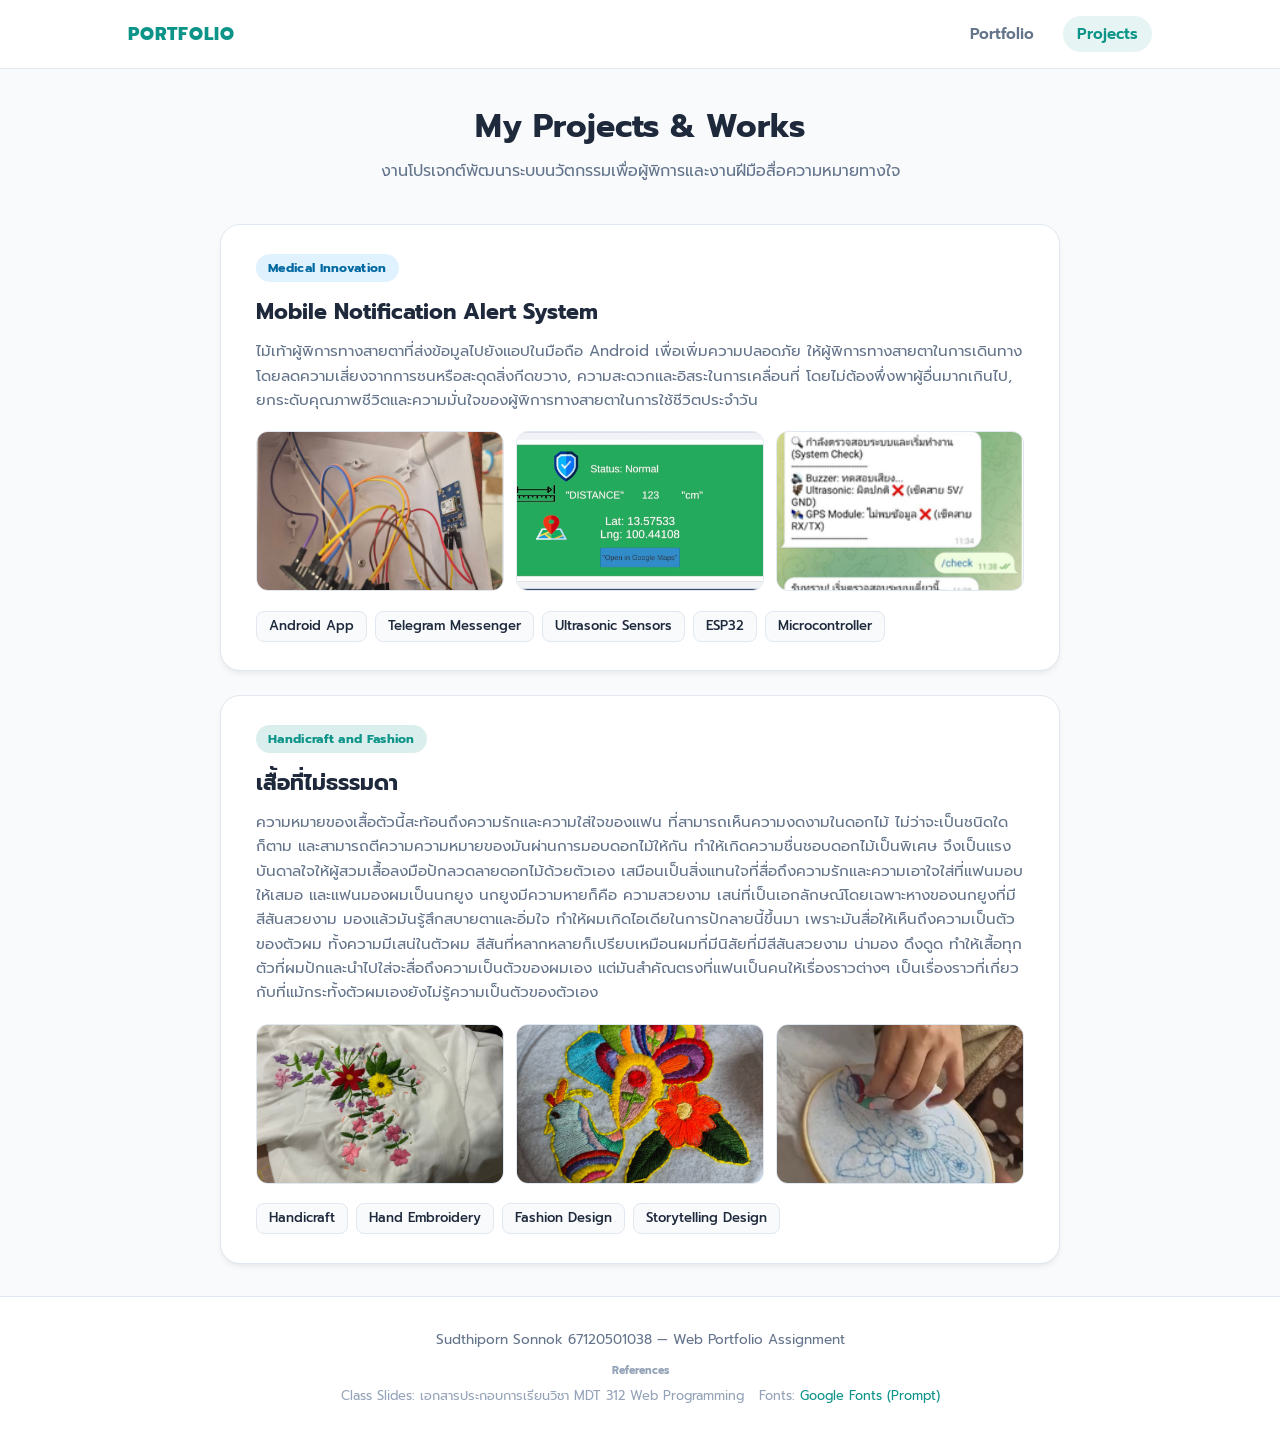
==== project.html @ eb8fd421 "Add files via upload" ====
<!DOCTYPE html>
<html lang="th">
<head>
    <meta charset="UTF-8">
    <meta name="viewport" content="width=device-width, initial-scale=1.0">
    <title>Projects - สุทธิพร สอนนอก</title>
    <link rel="preconnect" href="https://fonts.googleapis.com">
    <link rel="preconnect" href="https://fonts.gstatic.com" crossorigin>
    <link href="https://fonts.googleapis.com/css2?family=Prompt:wght@300;400;600&display=swap" rel="stylesheet">
    <link rel="stylesheet" href="style.css">
</head>
<body>

    <!-- แถบนำทาง -->
    <nav class="navbar">
        <div class="nav-PORTFOLIO">PORTFOLIO</div>
        <div class="nav-menu">
            <a href="index.html" class="nav-item">Portfolio</a>
            <a href="project.html" class="nav-item active">Projects</a>
        </div>
    </nav>

    <main class="main-content">
        <!-- หัวข้อประจำหน้า -->
        <header class="page-header">
            <h1>My Projects & Works</h1>
            <p class="subtitle">งานโปรเจกต์พัฒนาระบบนวัตกรรมเพื่อผู้พิการและงานฝีมือสื่อความหมายทางใจ</p>
        </header>

        <!-- รายการโปรเจกต์ -->
        <section class="projects-container">
            
            <!-- โปรเจกต์ที่ 1 -->
            <article class="project-card-large">
                <div class="card-top">
                    <span class="tag-badge primary">Medical Innovation</span>
                </div>
                <h2 class="project-title">Mobile Notification Alert System </h2>
                <p class="project-information">
                    ไม้เท้าผู้พิการทางสายตาที่ส่งข้อมูลไปยังแอปในมือถือ Android เพื่อเพิ่มความปลอดภัย ให้ผู้พิการทางสายตาในการเดินทางโดยลดความเสี่ยงจากการชนหรือสะดุดสิ่งกีดขวาง, ความสะดวกและอิสระในการเคลื่อนที่ โดยไม่ต้องพึ่งพาผู้อื่นมากเกินไป, ยกระดับคุณภาพชีวิตและความมั่นใจของผู้พิการทางสายตาในการใช้ชีวิตประจำวัน
                </p>

                <!-- เพิ่มรูปภาพ 3 รูป -->
                <div class="project-gallery">
                    <img src="images/device.png" alt="ตัวเครื่อง">
                    <img src="images/app.jpg" alt="การทำงาน app">
                    <img src="images/Telegram Messenger.png" alt="การทำงาน Telegram Messenger">
                </div>

                <div class="tech-tags">
                    <span>Android App</span>
                    <span>Telegram Messenger</span>
                    <span>Ultrasonic Sensors</span>
                    <span>ESP32</span>
                    <span>Microcontroller</span>
                </div>
            </article>

            <!-- โปรเจกต์ที่ 2 -->
            <article class="project-card-large">
                <div class="card-top">
                    <span class="tag-badge accent">Handicraft and Fashion</span>
                </div>
                <h2 class="project-title">เสื้อที่ไม่ธรรมดา</h2>
                <p class="project-information">
                    ความหมายของเสื้อตัวนี้สะท้อนถึงความรักและความใส่ใจของแฟน ที่สามารถเห็นความงดงามในดอกไม้ ไม่ว่าจะเป็นชนิดใดก็ตาม และสามารถตีความความหมายของมันผ่านการมอบดอกไม้ให้กัน ทำให้เกิดความชื่นชอบดอกไม้เป็นพิเศษ จึงเป็นแรงบันดาลใจให้ผู้สวมเสื้อลงมือปักลวดลายดอกไม้ด้วยตัวเอง เสมือนเป็นสิ่งแทนใจที่สื่อถึงความรักและความเอาใจใส่ที่แฟนมอบให้เสมอ และแฟนมองผมเป็นนกยูง นกยูงมีความหายก็คือ ความสวยงาม เสน่ที่เป็นเอกลักษณ์โดยเฉพาะหางของนกยูงที่มีสีสันสวยงาม มองแล้วมันรู้สึกสบายตาและอิ่มใจ ทำให้ผมเกิดไอเดียในการปักลายนี้ขึ้นมา เพราะมันสื่อให้เห็นถึงความเป็นตัวของตัวผม ทั้งความมีเสน่ในตัวผม สีสันที่หลากหลายก็เปรียบเหมือนผมที่มีนิสัยที่มีสีสันสวยงาม น่ามอง ดึงดูด ทำให้เสื้อทุกตัวที่ผมปักและนำไปใส่จะสื่อถึงความเป็นตัวของผมเอง แต่มันสำคัณตรงที่แฟนเป็นคนให้เรื่องราวต่างๆ เป็นเรื่องราวที่เกี่ยวกับที่แม้กระทั้งตัวผมเองยังไม่รู้ความเป็นตัวของตัวเอง
                </p>

                <!-- เพิ่มรูปภาพ 3 รูป -->
                <div class="project-gallery">
                    <img src="images/s1.png" alt="ลายดอกไม้">
                    <img src="images/s2.png" alt="ลานนกยูง">
                    <img src="images/s3.png" alt="ตอนทำ">
                </div>

                <div class="tech-tags">
                    <span>Handicraft</span>
                    <span>Hand Embroidery</span>
                    <span>Fashion Design</span>
                    <span>Storytelling Design</span>
                </div>
            </article>

        </section>
    </main>

    <footer class="footer">
    <p> Sudthiporn Sonnok 67120501038 — Web Portfolio Assignment</p>
    
    <!-- อ้างอิง -->
    <div class="references">
        <small><strong>References</strong></small>
        <ul>
            <li>Class Slides: เอกสารประกอบการเรียนวิชา MDT 312 Web Programming</li>
            <li>Fonts: <a href="https://fonts.google.com/specimen/Prompt" target="_blank">Google Fonts (Prompt)</a></li>
    </div>
</footer>

</body>
</html>
---- style.css ----
:root {
    --bg-main: #f8fafc;
    --card-bg: #ffffff;
    --text-primary: #1e293b;
    --text-secondary: #64748b;
    --accent-color: #0d9488;
    --border-color: #e2e8f0;
    --shadow: 0 4px 6px -1px rgba(0, 0, 0, 0.05), 0 2px 4px -1px rgba(0, 0, 0, 0.03);
    --purple-link: #6b21a8;
}

/* ค่าเริ่มต้นและกำหนดรูปแบบตัวอักษรพื้นฐาน */
* {
    box-sizing: border-box;
    margin: 0;
    padding: 0;
    font-family: 'Prompt', 'Segoe UI', sans-serif;
    transition: background-color 0.2s ease, color 0.2s ease, border-color 0.2s ease, transform 0.2s ease, box-shadow 0.2s ease;
}

html {
    scroll-behavior: smooth;
}

body {
    background-color: var(--bg-main);
    color: var(--text-primary);
    line-height: 1.6;
    overflow-x: hidden;
}

/* แถบนำทาง */
.navbar {
    display: flex;
    justify-content: space-between;
    align-items: center;
    padding: 1rem 10%;
    background-color: var(--card-bg);
    border-bottom: 1px solid var(--border-color);
    top: 0;
}

.nav-PORTFOLIO {
    font-weight: 800;
    letter-spacing: 1px;
    color: var(--accent-color);
    font-size: 1.1rem;
}

.nav-menu {
    display: flex;
    align-items: center;
    gap: 15px;
}

.nav-item {
    text-decoration: none;
    color: var(--text-secondary);
    font-weight: 600;
    padding: 6px 14px;
    border-radius: 20px;
    font-size: 0.95rem;
}

.nav-item.active, .nav-item:hover {
    color: var(--accent-color);
    background-color: rgba(13, 148, 136, 0.1);
}

.theme-toggle {
    background: none;
    border: 1px solid var(--border-color);
    color: var(--text-primary);
    padding: 6px 14px;
    border-radius: 20px;
    cursor: pointer;
    font-size: 0.85rem;
}

.theme-toggle:hover {
    border-color: var(--accent-color);
}

/* หน้าหลัก */
.main-content {
    max-width: 880px;
    margin: 2rem auto;
    padding: 0 20px;
}

/* การ์ดโปรไฟล์ */
.profile-card {
    background: var(--card-bg);
    border: 1px solid var(--border-color);
    border-radius: 20px;
    padding: 2.2rem 2.5rem;
    display: flex;
    gap: 2rem;
    align-items: center;
    box-shadow: var(--shadow);
    margin-bottom: 1.8rem;
}

/* ปรับรูปโปรไฟล์ เพิ่ม Effect เวลาเมาส์ชี้ */
.nut-img {
    width: 135px;
    height: 135px;
    border-radius: 50%;
    object-fit: cover;
    border: 3px solid var(--accent-color);
    box-shadow: 0 4px 12px rgba(13, 148, 136, 0.2);
    cursor: pointer;
    /* เพิ่ม Transition แบบ Bounce เด้งนุ่มนวล */
    transition: transform 0.4s cubic-bezier(0.34, 1.56, 0.64, 1), box-shadow 0.4s ease;
}

/* เมื่อเอาเมาส์ชี้ที่รูปโปรไฟล์ */
.nut-img:hover {
    transform: scale(1.2) rotate(3deg); /* ขยายใหญ่ขึ้น 120% และเอียงเล็กน้อย */
    box-shadow: 0 12px 28px rgba(13, 148, 136, 0.35); /* เพิ่มความฟุ้งของเงา */
}

.profile-info h1 {
    font-size: 1.9rem;
    font-weight: 700;
    color: var(--text-primary);
    margin-bottom: 2px;
}

.profile-info .subtitle {
    color: var(--text-secondary);
    font-size: 1rem;
    font-weight: 400;
    margin-bottom: 10px;
}

.profile-links {
    display: flex;
    gap: 14px;
}

.profile-links a {
    color: var(--purple-link);
    font-size: 0.95rem;
    font-weight: 500;
    text-decoration: underline;
}

.social-links {
    display: flex;
    gap: 10px;
    margin-top: 8px;
}

/* ปรับแต่งปุ่ม Social + ใส่ความลื่นไหลในการเคลื่อนไหว */
.btn-social {
    display: inline-block;
    text-decoration: none;
    padding: 8px 18px;
    border-radius: 8px;
    font-size: 0.85rem;
    font-weight: 600;
    color: #ffffff !important;
    /* เพิ่ม Transition สำหรับการเคลื่อนไหว */
    transition: transform 0.3s cubic-bezier(0.25, 0.8, 0.25, 1), box-shadow 0.3s ease, background-color 0.3s ease;
}

/* ปุ่ม Facebook */
.btn-social.fb { 
    background-color: #1877f2; 
}

.btn-social.fb:hover {
    background-color: #1464cc;
    transform: translateY(-4px) scale(1.05); /* ลอยขึ้นด้านบนและขยายเล็กน้อย */
    box-shadow: 0 8px 18px rgba(24, 119, 242, 0.4); /* เงาสีฟ้าเรืองแสง */
}

/* ปุ่ม Instagram */
.btn-social.ig { 
    background: linear-gradient(45deg, #f09433, #e6683c, #dc2743, #cc2366, #bc1888);
}

.btn-social.ig:hover {
    opacity: 0.95;
    transform: translateY(-4px) scale(1.05); /* ลอยขึ้นด้านบนและขยายเล็กน้อย */
    box-shadow: 0 8px 18px rgba(220, 39, 67, 0.4); /* เงาสีชมพู/แดงเรืองแสง */
}
/* หัวข้อหลัก */
.section-block {
    background: var(--card-bg);
    border: 1px solid var(--border-color);
    border-radius: 20px;
    padding: 2.2rem 2.5rem;
    margin-bottom: 1.8rem;
    box-shadow: var(--shadow);
}

.section-title {
    font-size: 1.3rem;
    font-weight: 700;
    color: var(--text-primary);
    border-left: 4px solid var(--accent-color);
    padding-left: 12px;
    margin-bottom: 1.5rem;
}

/* เปลี่ยนการจัดวางให้เรียงซ้อนกันเป็นแนวนอนแถวยาวลงมา */
.info-grid {
    display: flex !important;
    flex-direction: column !important; /* จัดเรียงแถวลงมาด้านล่าง */
    gap: 1rem;
    width: 100%;
}

/* ตัวการ์ดแนวนอนขยายเต็มความกว้าง */
.info-box {
    width: 100%;
    background: var(--card-bg);
    border: 1px solid var(--border-color);
    border-radius: 14px;
    padding: 1.25rem 1.8rem;
    box-shadow: var(--shadow);
    transition: transform 0.25s ease, box-shadow 0.25s ease, border-color 0.25s ease;
}

/* เอฟเฟกต์ลอยตัวเมื่อเอาเมาส์ชี้ */
.info-box:hover {
    transform: translateX(6px); /* ดันไปทางขวาเล็กน้อยเมื่อชี้ */
    box-shadow: 0 8px 20px rgba(0, 0, 0, 0.06);
    border-color: var(--accent-color);
}

/* หัวข้อของการ์ด */
.sub-title, .info-box h3 {
    font-size: 1.1rem;
    font-weight: 700;
    color: var(--text-primary);
    margin-top: 0;
    margin-bottom: 0.6rem;
}

/* รายการเนื้อหาภายใน */
.about-list, .info-box ul {
    padding-left: 1.5rem;
    margin: 0;
}

.about-list li, .info-box li {
    font-size: 0.95rem;
    color: var(--text-primary);
    margin-bottom: 6px;
    line-height: 1.5;
}

.about-list li:last-child, .info-box li:last-child {
    margin-bottom: 0;
}

/* Custom Table & Assignment List (สำหรับระบบ XMLHttpRequest / Projects) */
.assignment-list {
    display: flex;
    flex-direction: column;
    gap: 12px;
    margin-top: 1rem;
}

.assignment-card {
    display: flex;
    align-items: center;
    gap: 15px;
    padding: 14px 18px;
    background: var(--bg-main);
    border: 1px solid var(--border-color);
    border-radius: 12px;
    text-decoration: none;
    color: var(--text-primary);
}

.assignment-card:hover {
    transform: translateX(6px);
    border-color: var(--accent-color);
    background: var(--card-bg);
    box-shadow: var(--shadow);
}

.assignment-card .num {
    font-weight: 700;
    color: var(--accent-color);
    font-size: 1.1rem;
}

.custom-table {
    width: 100%;
    border-collapse: collapse;
}

.custom-table th, .custom-table td {
    padding: 12px 15px;
    border: 1px solid var(--border-color);
    text-align: left;
    font-size: 0.95rem;
}

.custom-table th {
    background-color: rgba(13, 148, 136, 0.08);
    color: var(--accent-color);
}

.tb-label {
    font-weight: bold;
    width: 25%;
    background-color: rgba(0,0,0,0.02);
}

/* Projects Page  */
/* ส่วนหัวข้อหน้า Projects  */
.page-header {
    text-align: center;
    margin-bottom: 2.5rem;
}

.page-header h1 {
    font-size: 2rem;
    font-weight: 700;
    color: var(--text-primary);
    margin-bottom: 0.4rem;
}

.page-header .subtitle {
    color: var(--text-secondary);
    font-size: 1rem;
}

/*  การ์ดโปรเจกต์ (Project Cards) */
.projects-container {
    display: flex;
    flex-direction: column;
    gap: 1.5rem;
}

.project-card-large {
    background: var(--card-bg);
    border: 1px solid var(--border-color);
    border-radius: 20px;
    padding: 1.8rem 2.2rem;
    box-shadow: var(--shadow);
    transition: transform 0.2s ease, border-color 0.2s ease, box-shadow 0.2s ease;
}

.project-card-large:hover {
    transform: translateY(-3px);
    border-color: var(--accent-color);
    box-shadow: 0 8px 20px rgba(0, 0, 0, 0.06);
}

.card-top {
    margin-bottom: 0.8rem;
}

/* ป้ายงาน */
.tag-badge {
    display: inline-block;
    font-size: 0.78rem;
    font-weight: 700;
    padding: 4px 12px;
    border-radius: 20px;
    letter-spacing: 0.3px;
}

.tag-badge.primary {
    background-color: #e0f2fe;
    color: #0369a1;
}

.tag-badge.accent {
    background-color: rgba(13, 148, 136, 0.15);
    color: var(--accent-color);
}

.project-title {
    font-size: 1.35rem;
    font-weight: 700;
    color: var(--text-primary);
    margin-bottom: 0.6rem;
}

.project-information {
    color: var(--text-secondary);
    font-size: 0.95rem;
    line-height: 1.6;
    margin-bottom: 1.2rem;
}

/* รูปภาพ */
.project-gallery {
    display: grid;
    grid-template-columns: repeat(3, 1fr);
    gap: 0.8rem;
    margin-bottom: 1.2rem;
}

.project-gallery img {
    width: 100%;
    height: 160px;
    object-fit: cover;
    border-radius: 12px;
    border: 1px solid var(--border-color);
}

/* ป้ายเครื่องมือ */
.tech-tags {
    display: flex;
    flex-wrap: wrap;
    gap: 8px;
}

.tech-tags span {
    background-color: var(--bg-main);
    border: 1px solid var(--border-color);
    color: var(--text-primary);
    padding: 4px 12px;
    border-radius: 8px;
    font-size: 0.82rem;
    font-weight: 500;
}

/* ปรับรูปให้เป็น 1 คอลัมน์ในมือถือ */
@media (max-width: 768px) {
    .project-gallery {
        grid-template-columns: 1fr;
    }
}

/* CSS งานที่ 1 (Cinnamon Roll / Profile Page) */
.main {
    display: flex;
    flex-direction: row;
    align-items: flex-start;
    gap: 40px;
}

.left {
    display: flex;
    flex-direction: column;
    align-items: flex-start;
    width: 250px;
}

.image, .image2 {
    margin-top: 30px;
    width: 250px;
    height: 250px;
    border-radius: 20%;
    object-fit: cover;
    box-shadow: 0 4px 10px rgba(0, 0, 0, 0.1);
}

.image2 {
    margin-top: 30px;
    margin-bottom: 5px;
}

.name {
    margin-top: 20px;
    margin-bottom: 30px;
    display: flex;
    flex-direction: column;
    gap: 5px;
    width: 100%;
}

.name-en {
    width: 100%;
    font-size: 18px;
    background-color: var(--bg-main);
    color: var(--text-primary);
    margin: 0 0 4px 0;
    padding: 6px 8px;
    box-sizing: border-box;
}

.name-en2 {
    font-size: 16px;
    color: var(--text-secondary);
    margin: 0;
    padding-left: 8px;
}

.contact-table {
    width: 100%;
    border-collapse: collapse;
    border: 1px solid var(--border-color);
    background-color: var(--card-bg);
}

.contact-table td, .contact-table th {
    padding: 12px 15px;
    text-align: left;
    border: 1px solid var(--border-color);
    font-size: 14px;
}

.contact-table a { color: #d946ef; }

.right { padding: 0; flex-grow: 1; }
.right h3 { font-size: 24px; color: var(--text-primary); margin-top: 0; margin-bottom: 8px; }
.right p { color: var(--text-secondary); margin-bottom: 20px; font-size: 15px; }

.title {
    padding: 12px 16px;
    line-height: 1.5;
    background-color: rgba(13, 148, 136, 0.1);
    box-sizing: border-box;
    border-radius: 8px;
}

.table2 {
    width: 100%;
    border-collapse: collapse;
    border: 1px solid var(--border-color);
    background-color: var(--card-bg);
    margin-bottom: 20px;
}

.table2 td { vertical-align: top; padding: 12px 15px; border: 1px solid var(--border-color); }
.table2 .label { font-weight: bold; font-size: 15px; background-color: rgba(0,0,0,0.03); width: 130px; }
.table2 .content { font-size: 14px; line-height: 1.6; }
.table2 .content ol { margin: 0; padding-left: 20px; }

/* CSS งานที่ 2 (Pizza Dip / Recipe Page) */
/* ตั้งค่าพื้นฐาน (Scoped to .pizza-dip-page) */
.pizza-dip-page {
  box-sizing: border-box;
  margin: 0;
  padding: 0;
}

body.pizza-dip-page {
  font-family: 'Prompt', sans-serif;
  background-color: #f8fafc;
  color: #334155;
  max-width: 1000px;
  margin: 0 auto;
  padding: 24px;
  line-height: 1.6;
}

/* ส่วนหัวเว็บ (Header) */
.pizza-dip-page header#header {
  background: linear-gradient(135deg, #980f0f 0%, #eb7272 100%);
  color: #ffffff;
  text-align: center;
  padding: 28px 16px;
  border-radius: 16px;
  margin-bottom: 30px;
  box-shadow: 0 4px 14px rgba(0, 0, 0, 0.08);
  animation: fadeIn 0.8s ease-out;
}

.pizza-dip-page header#header h1 {
  font-size: 2.2rem;
  font-weight: 700;
  margin-bottom: 6px;
}

.pizza-dip-page header#header p {
  font-size: 1.1rem;
  font-weight: 300;
  opacity: 0.95;
}

/* หัวข้อของแต่ละ Section */
.pizza-dip-page .section-title {
  font-size: 1.4rem;
  color: #980f0f;
  margin-bottom: 18px;
  padding-bottom: 4px;
  display: inline-block;
}

/* ส่วนวัตถุดิบ (Ingredients Section) */
.pizza-dip-page .ingredients-wrapper {
  display: grid;
  grid-template-columns: 35% 1fr;
  gap: 25px;
  margin-bottom: 35px;
  align-items: stretch;
}

.pizza-dip-page .ingredients-img {
  width: 100%;
  height: 100%;
}

.pizza-dip-page .ingredients-img1 {
  width: 100%;
  height: 100%;
  object-fit: cover;
  border-radius: 16px;
  box-shadow: 0 4px 14px rgba(0, 0, 0, 0.06);
  transition: transform 0.3s ease;
}

.pizza-dip-page .ingredients-wrapper:hover .ingredients-img1 {
  transform: scale(1.02);
}

.pizza-dip-page .ingredients-box {
  display: flex;
  flex-direction: column;
  gap: 18px;
}

/* สไตล์การ์ดทั่วไป (Grid Card Style) */
.pizza-dip-page .grid-card {
  background: #ffffff;
  padding: 20px;
  border-radius: 16px;
  border: 1px solid #e2e8f0;
  border-top: 5px solid #e5bc16;
  box-shadow: 0 4px 14px rgba(0, 0, 0, 0.05);
  transition: transform 0.3s ease, box-shadow 0.3s ease;
}

.pizza-dip-page .grid-card:hover {
  transform: translateY(-5px);
  box-shadow: 0 10px 20px rgba(0, 0, 0, 0.1);
}

.pizza-dip-page .grid-card h3 {
  color: #e84949;
  font-size: 1.1rem;
  font-weight: 600;
  margin-bottom: 12px;
  border-bottom: 1px dashed #e2e8f0;
  padding-bottom: 8px;
}

.pizza-dip-page .grid-card ul {
  list-style: none;
}

.pizza-dip-page .grid-card li {
  position: relative;
  padding-left: 20px;
  margin-bottom: 8px;
  font-size: 0.95rem;
}

.pizza-dip-page .grid-card li::before {
  content: "•";
  color: #e84949;
  font-weight: bold;
  font-size: 1.2rem;
  position: absolute;
  left: 0;
  top: -2px;
}

/* ส่วนวิธีทำ (Instructions Section) */
.pizza-dip-page .instructions-grid {
  display: grid;
  grid-template-columns: repeat(2, 1fr);
  gap: 20px;
  margin-bottom: 35px;
}

.pizza-dip-page .step-img {
  width: 100%;
  height: 180px;
  object-fit: cover;
  border-radius: 12px;
  margin-bottom: 12px;
  transition: transform 0.3s ease;
}

.pizza-dip-page .step-card:hover .step-img {
  transform: scale(1.03);
}

.pizza-dip-page .step-content {
  display: flex;
  align-items: flex-start;
  gap: 12px;
}

.pizza-dip-page .step-num {
  background: #e84949;
  color: #ffffff;
  font-weight: 700;
  min-width: 34px;
  height: 34px;
  border-radius: 50%;
  display: flex;
  align-items: center;
  justify-content: center;
  flex-shrink: 0;
  transition: transform 0.3s ease, background-color 0.3s ease;
}

.pizza-dip-page .step-card:hover .step-num {
  transform: scale(1.15) rotate(-5deg);
  background-color: #980f0f;
}

.pizza-dip-page .step-text {
  font-size: 0.95rem;
  padding-top: 4px;
}

/* ส่วนท้ายเว็บ (Footer) */
.pizza-dip-page footer#footer {
  text-align: center;
  padding: 20px;
  border-top: 1px solid #e2e8f0;
  margin-top: 40px;
  color: #64748b;
  font-size: 0.9rem;
}

.pizza-dip-page footer#footer a {
  color: #e84949;
  text-decoration: none;
  font-weight: 600;
}

.pizza-dip-page footer#footer a:hover {
  text-decoration: underline;
}

/* Animation & Mobile Responsive */
@keyframes fadeIn {
  from { opacity: 0; transform: translateY(15px); }
  to { opacity: 1; transform: translateY(0); }
}

@media (max-width: 768px) {
  .pizza-dip-page .ingredients-wrapper,
  .pizza-dip-page .instructions-grid {
    grid-template-columns: 1fr;
  }

  .pizza-dip-page .ingredients-img1 {
    height: 250px;
  }
}

/* 8CSS งานที่ 3 & งานที่ 4 (Blog & Forms / Auth) */
.auth-container {
    max-width: 420px;
    margin: 2rem auto;
    background: var(--card-bg);
    padding: 2.5rem;
    border-radius: 20px;
    border: 1px solid var(--border-color);
    box-shadow: var(--shadow);
}

.form-group { margin-bottom: 1.2rem; }
.form-group label { display: block; margin-bottom: 6px; font-weight: 500; font-size: 0.9rem; }
.form-group input {
    width: 100%;
    padding: 10px 14px;
    border: 1px solid var(--border-color);
    background: var(--bg-main);
    color: var(--text-primary);
    border-radius: 10px;
    outline: none;
    font-size: 0.95rem;
}

.form-group input:focus {
    border-color: var(--accent-color);
    box-shadow: 0 0 0 3px rgba(13, 148, 136, 0.15);
}

.btn-submit {
    width: 100%;
    padding: 12px;
    background-color: var(--accent-color);
    color: #ffffff;
    border: none;
    border-radius: 10px;
    font-size: 1rem;
    font-weight: 600;
    cursor: pointer;
}

.btn-submit:hover { opacity: 0.9; }

/* Square Game */
fieldset {
    width: 100%;
    max-width: 540px;
    margin: 0 auto 20px auto; 
    background: #ffffff;
    border: none;
    border-radius: 16px;
    box-shadow: 0 10px 25px rgba(0, 0, 0, 0.08);
    padding: 20px 25px;
    display: flex;
    flex-wrap: wrap;
    align-items: center;
    justify-content: space-between;
    gap: 12px;
}

legend {
    font-weight: 600;
    font-size: 1.25rem;
    color: #102a43;
    padding: 0 12px;
    background: #e0f2fe;
    border-radius: 8px;
    margin-bottom: 5px;
}

input[type="text"] {
    width: 70px;
    padding: 8px 12px;
    border: 2px solid #cbd5e1;
    border-radius: 8px;
    font-size: 1rem;
    font-family: inherit;
    text-align: center;
    outline: none;
    transition: border-color 0.2s;
}

input[type="text"]:focus {
    border-color: #3b82f6;
}

select {
    padding: 8px 14px;
    border: 2px solid #cbd5e1;
    border-radius: 8px;
    font-size: 1rem;
    font-family: inherit;
    background-color: white;
    cursor: pointer;
    outline: none;
}

button#start {
    padding: 8px 20px;
    background: linear-gradient(135deg, #3b82f6 0%, #1d4ed8 100%);
    color: white;
    border: none;
    border-radius: 8px;
    font-size: 1rem;
    font-weight: 600;
    font-family: inherit;
    cursor: pointer;
    box-shadow: 0 4px 10px rgba(59, 130, 246, 0.35);
    transition: transform 0.15s ease, box-shadow 0.15s ease;
}

button#start:hover {
    transform: translateY(-2px);
    box-shadow: 0 6px 14px rgba(59, 130, 246, 0.45);
}

button#start:active {
    transform: translateY(0);
}

/* Timer Display */
#timerClock {
    display: flex;
    align-items: center;
    gap: 8px;
    font-weight: 600;
    font-size: 1.05rem;
    color: #486581;
    margin-left: auto;
}

#clock {
    display: inline-flex;
    align-items: center;
    justify-content: center;
    min-width: 42px;
    height: 36px;
    background: #fef2f2;
    color: #dc2626;
    font-weight: 700;
    font-size: 1.15rem;
    border-radius: 8px;
    border: 1px solid #fecaca;
    padding: 0 8px;
}

/* Play Area Container */
#container {
    margin-top: 25px;
    display: flex;
    justify-content: center;
    width: 100%;
}

#layer {
    position: relative;
    width: 500px;
    height: 500px;
    background-color: #ffffff;
    border: 3px solid #334e68;
    border-radius: 12px;
    box-shadow: 0 12px 30px rgba(0, 0, 0, 0.1);
    overflow: hidden;
}

/* Square Elements */
.square {
    position: absolute;
    width: 25px;
    height: 25px;
    border: 2px solid rgba(0, 0, 0, 0.4);
    border-radius: 5px;
    cursor: pointer;
    box-shadow: 0 2px 5px rgba(0, 0, 0, 0.2);
    transition: transform 0.1s ease, filter 0.1s ease;
}

.square:hover {
    transform: scale(1.25);
    filter: brightness(1.15);
    z-index: 10;
}

/* Colors */
.maroon {
    background-color: #991b1b;
}

.lightgreen {
    background-color: #22c55e;
}

.magenta {
    background-color: #d946ef;
}

/* 10. Footer & Responsive Design */
.footer {
    text-align: center;
    padding: 2rem;
    color: var(--text-secondary);
    font-size: 0.85rem;
    border-top: 1px solid var(--border-color);
    margin-top: 2rem;
    background-color: var(--card-bg);
}

/* Footer References */
.references {
    margin-top: 10px;
    font-size: 0.8rem;
    color: #94a3b8;
}

.references ul {
    list-style: none;
    padding: 0;
    margin-top: 5px;
    display: flex;
    justify-content: center;
    gap: 15px;
    flex-wrap: wrap;
}

.references a {
    color: var(--accent-color, #2563eb);
    text-decoration: none;
}

.references a:hover {
    text-decoration: underline;
}

@media (max-width: 768px) {
    .ingredients-wrapper { grid-template-columns: 1fr; }
    .instructions-grid { grid-template-columns: 1fr; }
    .main { flex-direction: column; }
    .left { width: 100%; align-items: center; }
}

@media (max-width: 600px) {
    .profile-card {
        flex-direction: column;
        text-align: center;
    }
    .profile-links {
        justify-content: center;
    }
}
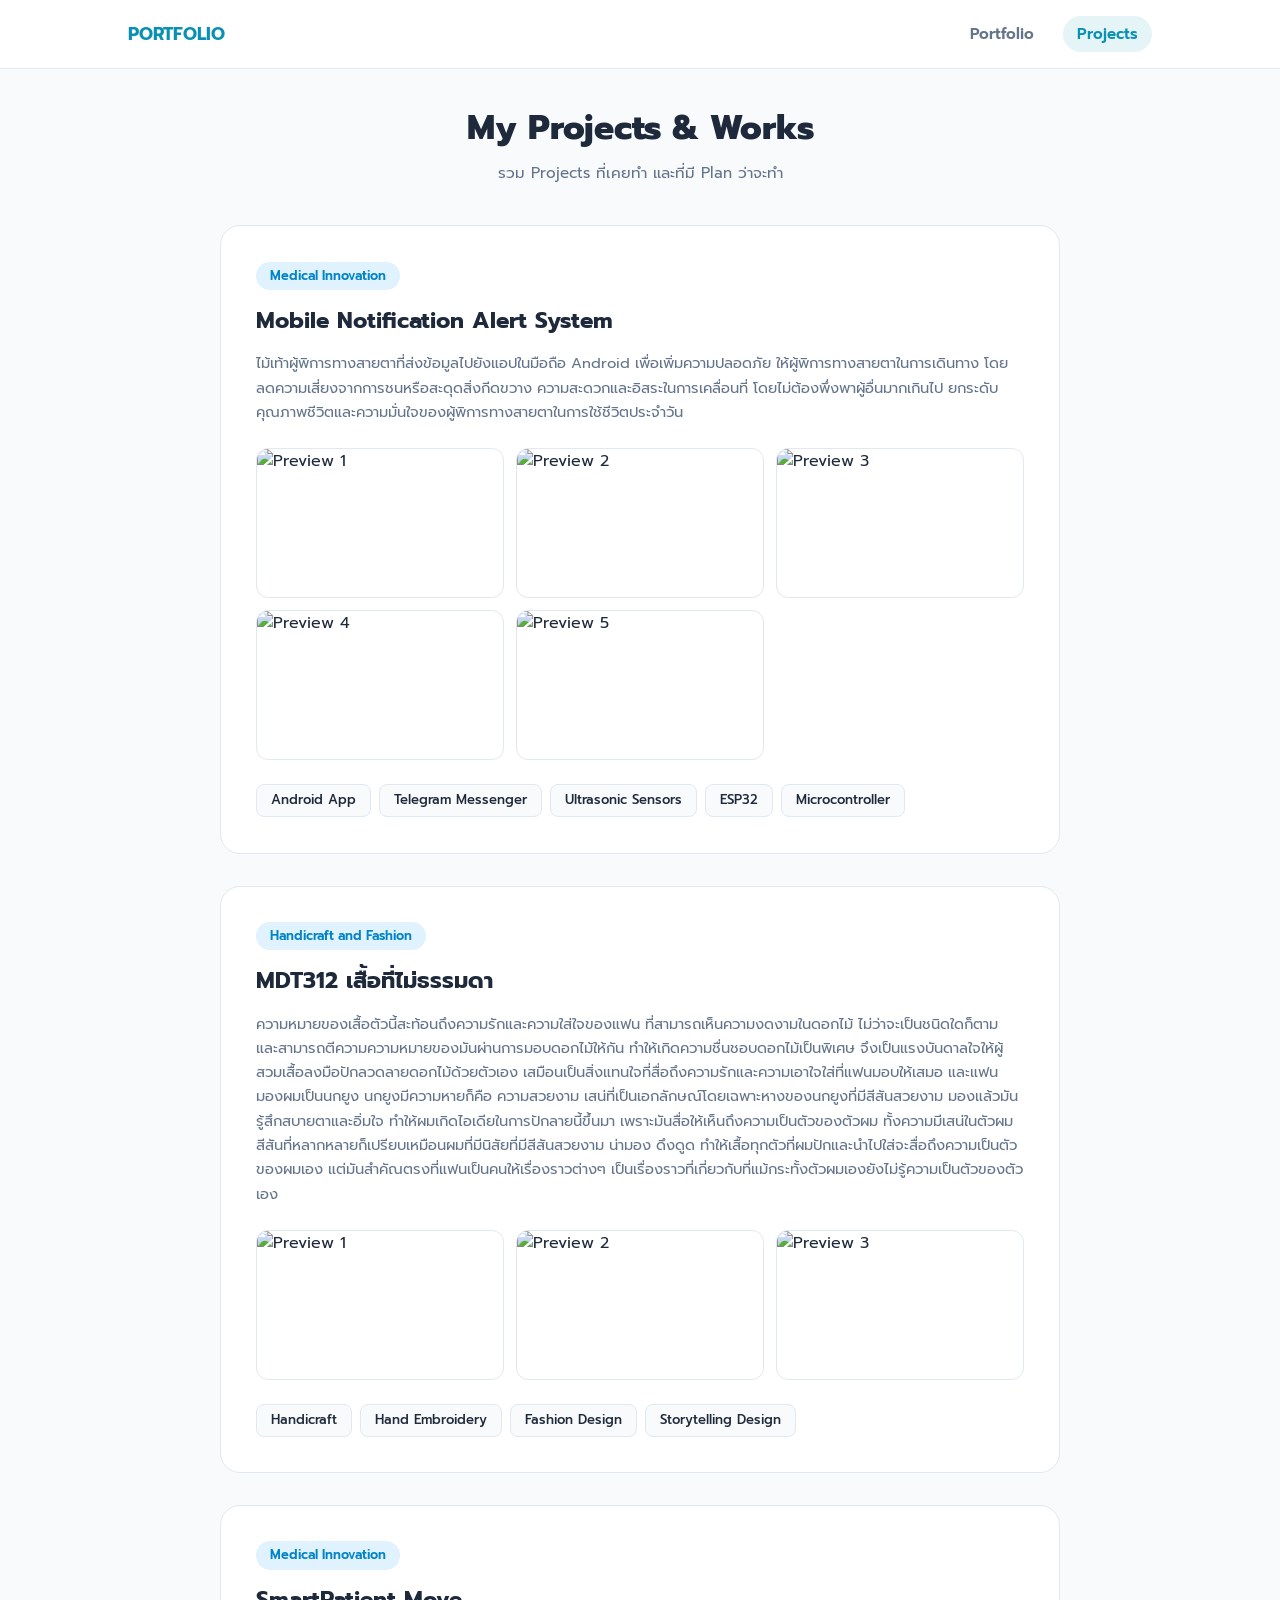
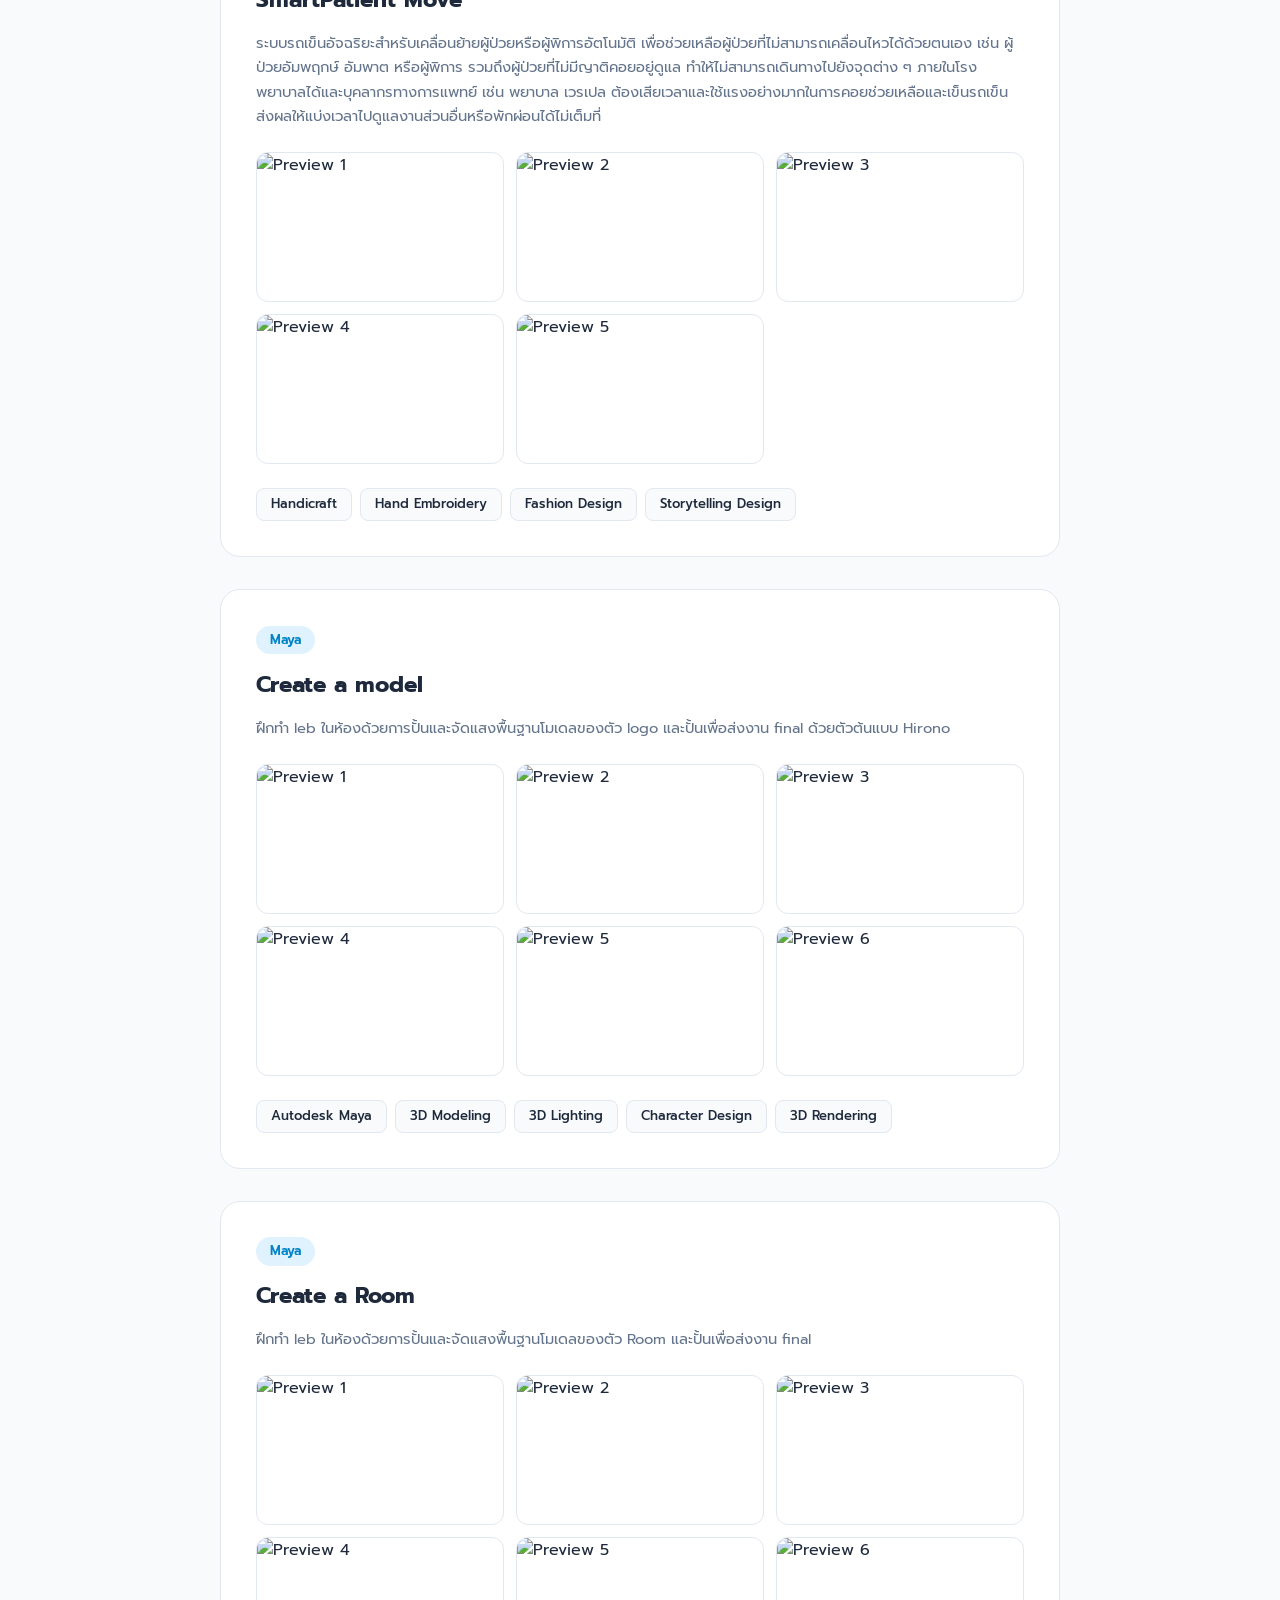
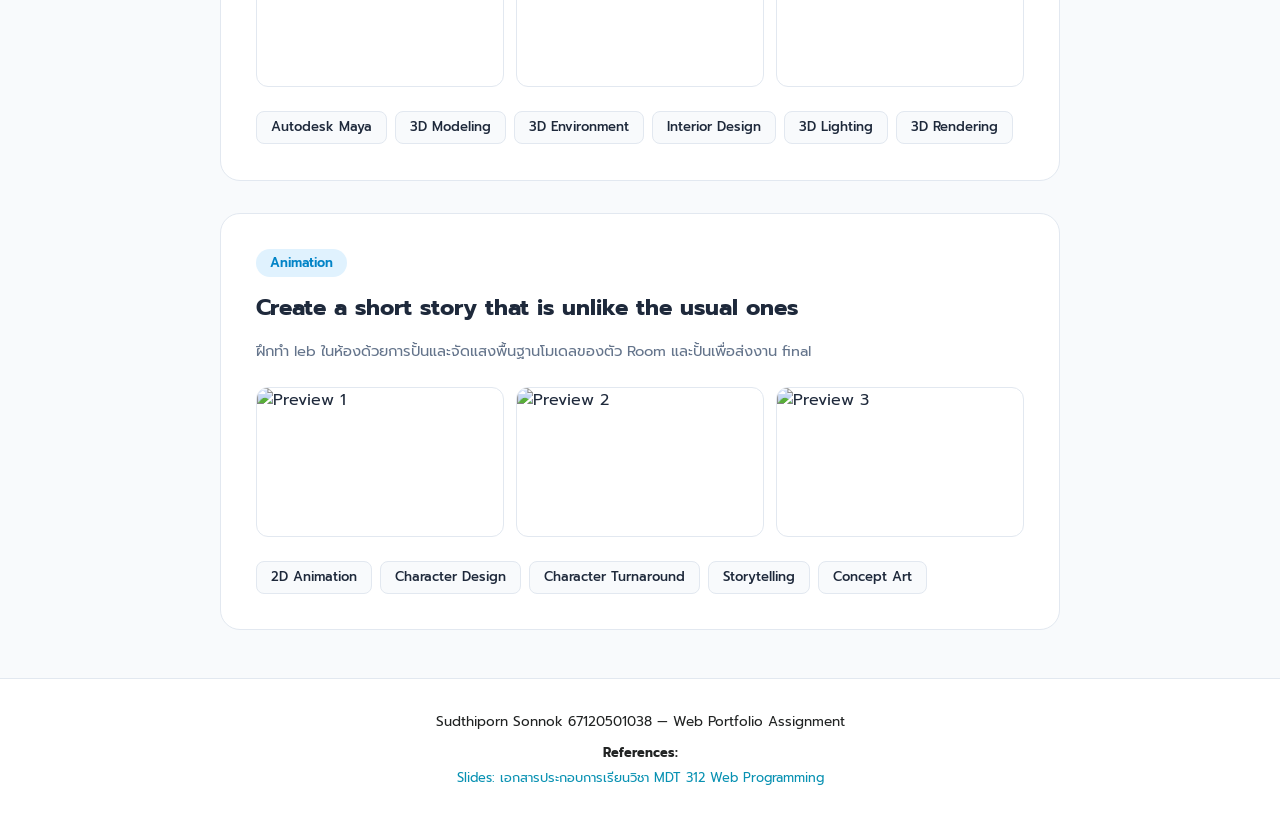
==== commit 60e09d82: "Add files via upload" ====
--- a/project.html
+++ b/project.html
@@ -3,15 +3,13 @@
 <head>
     <meta charset="UTF-8">
     <meta name="viewport" content="width=device-width, initial-scale=1.0">
-    <title>Projects - สุทธิพร สอนนอก</title>
-    <link rel="preconnect" href="https://fonts.googleapis.com">
-    <link rel="preconnect" href="https://fonts.gstatic.com" crossorigin>
-    <link href="https://fonts.googleapis.com/css2?family=Prompt:wght@300;400;600&display=swap" rel="stylesheet">
+    <title>My Portfolio - Projects</title>
     <link rel="stylesheet" href="style.css">
+    <link href="https://fonts.googleapis.com/css2?family=Prompt:wght@300;400;500;600;700&display=swap" rel="stylesheet">
 </head>
 <body>
 
-    <!-- แถบนำทาง -->
+    <!-- แถบนำทาง Navbar -->
     <nav class="navbar">
         <div class="nav-PORTFOLIO">PORTFOLIO</div>
         <div class="nav-menu">
@@ -21,33 +19,32 @@
     </nav>
 
     <main class="main-content">
-        <!-- หัวข้อประจำหน้า -->
-        <header class="page-header">
+        <div class="page-header">
             <h1>My Projects & Works</h1>
-            <p class="subtitle">งานโปรเจกต์พัฒนาระบบนวัตกรรมเพื่อผู้พิการและงานฝีมือสื่อความหมายทางใจ</p>
-        </header>
-
-        <!-- รายการโปรเจกต์ -->
-        <section class="projects-container">
-            
-            <!-- โปรเจกต์ที่ 1 -->
+            <p class="subtitle">รวม Projects ที่เคยทำ และที่มี Plan ว่าจะทำ</p>
+        </div>
+
+        <div class="projects-container">
+            <!-- Project Card 1 -->
             <article class="project-card-large">
                 <div class="card-top">
                     <span class="tag-badge primary">Medical Innovation</span>
                 </div>
-                <h2 class="project-title">Mobile Notification Alert System </h2>
-                <p class="project-information">
-                    ไม้เท้าผู้พิการทางสายตาที่ส่งข้อมูลไปยังแอปในมือถือ Android เพื่อเพิ่มความปลอดภัย ให้ผู้พิการทางสายตาในการเดินทางโดยลดความเสี่ยงจากการชนหรือสะดุดสิ่งกีดขวาง, ความสะดวกและอิสระในการเคลื่อนที่ โดยไม่ต้องพึ่งพาผู้อื่นมากเกินไป, ยกระดับคุณภาพชีวิตและความมั่นใจของผู้พิการทางสายตาในการใช้ชีวิตประจำวัน
-                </p>
-
-                <!-- เพิ่มรูปภาพ 3 รูป -->
-                <div class="project-gallery">
-                    <img src="images/device.png" alt="ตัวเครื่อง">
-                    <img src="images/app.jpg" alt="การทำงาน app">
-                    <img src="images/Telegram Messenger.png" alt="การทำงาน Telegram Messenger">
-                </div>
-
-                <div class="tech-tags">
+                <h2 class="project-title">Mobile Notification Alert System</h2>
+                <p class="project-information">ไม้เท้าผู้พิการทางสายตาที่ส่งข้อมูลไปยังแอปในมือถือ Android เพื่อเพิ่มความปลอดภัย ให้ผู้พิการทางสายตาในการเดินทาง 
+                    โดยลดความเสี่ยงจากการชนหรือสะดุดสิ่งกีดขวาง ความสะดวกและอิสระในการเคลื่อนที่ โดยไม่ต้องพึ่งพาผู้อื่นมากเกินไป 
+                    ยกระดับคุณภาพชีวิตและความมั่นใจของผู้พิการทางสายตาในการใช้ชีวิตประจำวัน
+                </p>
+                
+                <div class="project-gallery">
+                    <img src="images/Projects1/01.png" alt="Preview 1">
+                    <img src="images/Projects1/device.png" alt="Preview 2">
+                    <img src="images/Projects1/03.png" alt="Preview 3">
+                    <img src="images/Projects1/app.jpg" alt="Preview 4">
+                    <img src="images/Projects1/Telegram Messenger.png" alt="Preview 5">
+                </div>
+
+                <div class="tags">
                     <span>Android App</span>
                     <span>Telegram Messenger</span>
                     <span>Ultrasonic Sensors</span>
@@ -56,24 +53,26 @@
                 </div>
             </article>
 
-            <!-- โปรเจกต์ที่ 2 -->
-            <article class="project-card-large">
-                <div class="card-top">
-                    <span class="tag-badge accent">Handicraft and Fashion</span>
-                </div>
-                <h2 class="project-title">เสื้อที่ไม่ธรรมดา</h2>
-                <p class="project-information">
-                    ความหมายของเสื้อตัวนี้สะท้อนถึงความรักและความใส่ใจของแฟน ที่สามารถเห็นความงดงามในดอกไม้ ไม่ว่าจะเป็นชนิดใดก็ตาม และสามารถตีความความหมายของมันผ่านการมอบดอกไม้ให้กัน ทำให้เกิดความชื่นชอบดอกไม้เป็นพิเศษ จึงเป็นแรงบันดาลใจให้ผู้สวมเสื้อลงมือปักลวดลายดอกไม้ด้วยตัวเอง เสมือนเป็นสิ่งแทนใจที่สื่อถึงความรักและความเอาใจใส่ที่แฟนมอบให้เสมอ และแฟนมองผมเป็นนกยูง นกยูงมีความหายก็คือ ความสวยงาม เสน่ที่เป็นเอกลักษณ์โดยเฉพาะหางของนกยูงที่มีสีสันสวยงาม มองแล้วมันรู้สึกสบายตาและอิ่มใจ ทำให้ผมเกิดไอเดียในการปักลายนี้ขึ้นมา เพราะมันสื่อให้เห็นถึงความเป็นตัวของตัวผม ทั้งความมีเสน่ในตัวผม สีสันที่หลากหลายก็เปรียบเหมือนผมที่มีนิสัยที่มีสีสันสวยงาม น่ามอง ดึงดูด ทำให้เสื้อทุกตัวที่ผมปักและนำไปใส่จะสื่อถึงความเป็นตัวของผมเอง แต่มันสำคัณตรงที่แฟนเป็นคนให้เรื่องราวต่างๆ เป็นเรื่องราวที่เกี่ยวกับที่แม้กระทั้งตัวผมเองยังไม่รู้ความเป็นตัวของตัวเอง
-                </p>
-
-                <!-- เพิ่มรูปภาพ 3 รูป -->
-                <div class="project-gallery">
-                    <img src="images/s1.png" alt="ลายดอกไม้">
-                    <img src="images/s2.png" alt="ลานนกยูง">
-                    <img src="images/s3.png" alt="ตอนทำ">
-                </div>
-
-                <div class="tech-tags">
+            <!-- Project Card 2 -->
+            <article class="project-card-large">
+                <div class="card-top">
+                    <span class="tag-badge primary">Handicraft and Fashion</span>
+                </div>
+                <h2 class="project-title">MDT312 เสื้อที่ไม่ธรรมดา</h2>
+                <p class="project-information">ความหมายของเสื้อตัวนี้สะท้อนถึงความรักและความใส่ใจของแฟน ที่สามารถเห็นความงดงามในดอกไม้ ไม่ว่าจะเป็นชนิดใดก็ตาม 
+                    และสามารถตีความความหมายของมันผ่านการมอบดอกไม้ให้กัน ทำให้เกิดความชื่นชอบดอกไม้เป็นพิเศษ จึงเป็นแรงบันดาลใจให้ผู้สวมเสื้อลงมือปักลวดลายดอกไม้ด้วยตัวเอง 
+                    เสมือนเป็นสิ่งแทนใจที่สื่อถึงความรักและความเอาใจใส่ที่แฟนมอบให้เสมอ และแฟนมองผมเป็นนกยูง นกยูงมีความหายก็คือ ความสวยงาม เสน่ที่เป็นเอกลักษณ์โดยเฉพาะหางของนกยูงที่มีสีสันสวยงาม มองแล้วมันรู้สึกสบายตาและอิ่มใจ 
+                    ทำให้ผมเกิดไอเดียในการปักลายนี้ขึ้นมา เพราะมันสื่อให้เห็นถึงความเป็นตัวของตัวผม ทั้งความมีเสน่ในตัวผม สีสันที่หลากหลายก็เปรียบเหมือนผมที่มีนิสัยที่มีสีสันสวยงาม น่ามอง ดึงดูด 
+                    ทำให้เสื้อทุกตัวที่ผมปักและนำไปใส่จะสื่อถึงความเป็นตัวของผมเอง แต่มันสำคัณตรงที่แฟนเป็นคนให้เรื่องราวต่างๆ เป็นเรื่องราวที่เกี่ยวกับที่แม้กระทั้งตัวผมเองยังไม่รู้ความเป็นตัวของตัวเอง
+                </p>
+                
+                <div class="project-gallery">
+                    <img src="images/Projects2/s1.png" alt="Preview 1">
+                    <img src="images/Projects2/s2.png" alt="Preview 2">
+                    <img src="images/Projects2/s3.png" alt="Preview 3">
+                </div>
+
+                <div class="tags">
                     <span>Handicraft</span>
                     <span>Hand Embroidery</span>
                     <span>Fashion Design</span>
@@ -81,20 +80,124 @@
                 </div>
             </article>
 
-        </section>
+            <!-- Project Card 3 -->
+            <article class="project-card-large">
+                <div class="card-top">
+                    <span class="tag-badge primary">Medical Innovation</span>
+                </div>
+                <h2 class="project-title">SmartPatient Move</h2>
+                <p class="project-information">ระบบรถเข็นอัจฉริยะสำหรับเคลื่อนย้ายผู้ป่วยหรือผู้พิการอัตโนมัติ เพื่อช่วยเหลือผู้ป่วยที่ไม่สามารถเคลื่อนไหวได้ด้วยตนเอง 
+                    เช่น ผู้ป่วยอัมพฤกษ์ อัมพาต หรือผู้พิการ รวมถึงผู้ป่วยที่ไม่มีญาติคอยอยู่ดูแล ทำให้ไม่สามารถเดินทางไปยังจุดต่าง ๆ ภายในโรงพยาบาลได้และบุคลากรทางการแพทย์ 
+                    เช่น พยาบาล เวรเปล ต้องเสียเวลาและใช้แรงอย่างมากในการคอยช่วยเหลือและเข็นรถเข็น ส่งผลให้แบ่งเวลาไปดูแลงานส่วนอื่นหรือพักผ่อนได้ไม่เต็มที่
+                </p>
+                
+                <div class="project-gallery">
+                    <img src="images/Projects3/01.png" alt="Preview 1">
+                    <img src="images/Projects3/02.png" alt="Preview 2">
+                    <img src="images/Projects3/03.jpg" alt="Preview 3">
+                    <img src="images/Projects3/04.jpg" alt="Preview 4">
+                    <img src="images/Projects3/05.jpg" alt="Preview 5">
+                </div>
+
+                <div class="tags">
+                    <span>Handicraft</span>
+                    <span>Hand Embroidery</span>
+                    <span>Fashion Design</span>
+                    <span>Storytelling Design</span>
+                </div>
+            </article>
+
+            <!-- Project Card 4 -->
+            <article class="project-card-large">
+                <div class="card-top">
+                    <span class="tag-badge primary">Maya</span>
+                </div>
+                <h2 class="project-title">Create a model</h2>
+                <p class="project-information">ฝึกทำ leb ในห้องด้วยการปั้นและจัดแสงพื้นฐานโมเดลของตัว logo และปั้นเพื่อส่งงาน final ด้วยตัวต้นแบบ Hirono
+                </p>
+                
+                <div class="project-gallery">
+                    <img src="images/Projects4/01.png" alt="Preview 1">
+                    <img src="images/Projects4/02.png" alt="Preview 2">
+                    <img src="images/Projects4/03.png" alt="Preview 3">
+                    <img src="images/Projects4/04.png" alt="Preview 4">
+                    <img src="images/Projects4/05.png" alt="Preview 5">
+                    <img src="images/Projects4/06.jpg" alt="Preview 6">
+                </div>
+
+                <div class="tags">
+                    <span>Autodesk Maya</span>
+                    <span>3D Modeling</span>
+                    <span>3D Lighting</span>
+                    <span>Character Design</span>
+                    <span>3D Rendering</span>
+                </div>
+            </article>
+
+            <!-- Project Card 5 -->
+            <article class="project-card-large">
+                <div class="card-top">
+                    <span class="tag-badge primary">Maya</span>
+                </div>
+                <h2 class="project-title">Create a Room</h2>
+                <p class="project-information">ฝึกทำ leb ในห้องด้วยการปั้นและจัดแสงพื้นฐานโมเดลของตัว Room และปั้นเพื่อส่งงาน final 
+                </p>
+                
+                <div class="project-gallery">
+                    <img src="images/Projects5/01.png" alt="Preview 1">
+                    <img src="images/Projects5/02.jpg" alt="Preview 2">
+                    <img src="images/Projects5/03.jpg" alt="Preview 3">
+                    <img src="images/Projects5/04.jpg" alt="Preview 4">
+                    <img src="images/Projects5/05.jpg" alt="Preview 5">
+                    <img src="images/Projects5/06.png" alt="Preview 6">
+                </div>
+
+                <div class="tags">
+                    <span>Autodesk Maya</span>
+                    <span>3D Modeling</span>
+                    <span>3D Environment</span>
+                    <span>Interior Design</span>
+                    <span>3D Lighting</span>
+                    <span>3D Rendering</span>
+                </div>
+            </article>
+
+            <!-- Project Card 6 -->
+            <article class="project-card-large">
+                <div class="card-top">
+                    <span class="tag-badge primary">Animation</span>
+                </div>
+                <h2 class="project-title">Create a short story that is unlike the usual ones</h2>
+                <p class="project-information">ฝึกทำ leb ในห้องด้วยการปั้นและจัดแสงพื้นฐานโมเดลของตัว Room และปั้นเพื่อส่งงาน final 
+                </p>
+                
+                <div class="project-gallery">
+                    <img src="images/Projects6/01.png" alt="Preview 1">
+                    <img src="images/Projects6/02.png" alt="Preview 2">
+                    <img src="images/Projects6/03.png" alt="Preview 3">
+                </div>
+
+                <div class="tags">
+                    <span>2D Animation</span>
+                    <span>Character Design</span>
+                    <span>Character Turnaround</span>
+                    <span>Storytelling</span>
+                    <span>Concept Art</span>
+                </div>
+            </article>
+        </div>
     </main>
 
+    <!-- Footer -->
     <footer class="footer">
-    <p> Sudthiporn Sonnok 67120501038 — Web Portfolio Assignment</p>
-    
-    <!-- อ้างอิง -->
-    <div class="references">
-        <small><strong>References</strong></small>
-        <ul>
-            <li>Class Slides: เอกสารประกอบการเรียนวิชา MDT 312 Web Programming</li>
-            <li>Fonts: <a href="https://fonts.google.com/specimen/Prompt" target="_blank">Google Fonts (Prompt)</a></li>
-    </div>
-</footer>
+        <p>Sudthiporn Sonnok 67120501038 — Web Portfolio Assignment</p>
+        <div class="references">
+            <p><strong>References:</strong></p>
+            <ul>
+                <li><a> Slides: เอกสารประกอบการเรียนวิชา MDT 312 Web Programming </a></li>
+            </ul>
+        </div>
+    </footer>
 
 </body>
 </html>
--- a/style.css
+++ b/style.css
@@ -1,49 +1,34 @@
 :root {
-    --bg-main: #f8fafc;
-    --card-bg: #ffffff;
-    --text-primary: #1e293b;
-    --text-secondary: #64748b;
-    --accent-color: #0d9488;
     --border-color: #e2e8f0;
     --shadow: 0 4px 6px -1px rgba(0, 0, 0, 0.05), 0 2px 4px -1px rgba(0, 0, 0, 0.03);
-    --purple-link: #6b21a8;
-}
-
-/* ค่าเริ่มต้นและกำหนดรูปแบบตัวอักษรพื้นฐาน */
+}
+
 * {
     box-sizing: border-box;
     margin: 0;
     padding: 0;
-    font-family: 'Prompt', 'Segoe UI', sans-serif;
-    transition: background-color 0.2s ease, color 0.2s ease, border-color 0.2s ease, transform 0.2s ease, box-shadow 0.2s ease;
-}
-
-html {
-    scroll-behavior: smooth;
+    font-family: 'Prompt', sans-serif;
 }
 
 body {
-    background-color: var(--bg-main);
-    color: var(--text-primary);
+    background-color: var(--bg-main, #f8fafc);
+    color: var(--text-primary, #1e293b);
     line-height: 1.6;
-    overflow-x: hidden;
-}
-
-/* แถบนำทาง */
+}
+
+/* 2. แถบ Bar */
 .navbar {
     display: flex;
     justify-content: space-between;
     align-items: center;
     padding: 1rem 10%;
-    background-color: var(--card-bg);
-    border-bottom: 1px solid var(--border-color);
-    top: 0;
+    background-color: #ffffff;
+    border-bottom: 1px solid #e2e8f0;
 }
 
 .nav-PORTFOLIO {
-    font-weight: 800;
-    letter-spacing: 1px;
-    color: var(--accent-color);
+    font-weight: bold;
+    color: #0891b2;
     font-size: 1.1rem;
 }
 
@@ -55,104 +40,69 @@
 
 .nav-item {
     text-decoration: none;
-    color: var(--text-secondary);
+    color: #64748b;
     font-weight: 600;
     padding: 6px 14px;
     border-radius: 20px;
     font-size: 0.95rem;
 }
 
-.nav-item.active, .nav-item:hover {
-    color: var(--accent-color);
-    background-color: rgba(13, 148, 136, 0.1);
-}
-
-.theme-toggle {
-    background: none;
-    border: 1px solid var(--border-color);
-    color: var(--text-primary);
-    padding: 6px 14px;
-    border-radius: 20px;
-    cursor: pointer;
-    font-size: 0.85rem;
-}
-
-.theme-toggle:hover {
-    border-color: var(--accent-color);
-}
-
-/* หน้าหลัก */
+.nav-item.active, 
+.nav-item:hover {
+    color: #0891b2;
+    background-color: rgba(8, 145, 178, 0.1);
+}
+
+/* 3. Main และ Profile ใน index.html */
 .main-content {
     max-width: 880px;
     margin: 2rem auto;
     padding: 0 20px;
 }
 
-/* การ์ดโปรไฟล์ */
 .profile-card {
-    background: var(--card-bg);
-    border: 1px solid var(--border-color);
+    background-color: #ffffff;
+    border: 1px solid #e2e8f0;
     border-radius: 20px;
     padding: 2.2rem 2.5rem;
     display: flex;
     gap: 2rem;
     align-items: center;
-    box-shadow: var(--shadow);
     margin-bottom: 1.8rem;
 }
 
-/* ปรับรูปโปรไฟล์ เพิ่ม Effect เวลาเมาส์ชี้ */
 .nut-img {
     width: 135px;
     height: 135px;
     border-radius: 50%;
     object-fit: cover;
-    border: 3px solid var(--accent-color);
-    box-shadow: 0 4px 12px rgba(13, 148, 136, 0.2);
+    border: 3px solid #0891b2;
     cursor: pointer;
-    /* เพิ่ม Transition แบบ Bounce เด้งนุ่มนวล */
-    transition: transform 0.4s cubic-bezier(0.34, 1.56, 0.64, 1), box-shadow 0.4s ease;
-}
-
-/* เมื่อเอาเมาส์ชี้ที่รูปโปรไฟล์ */
+}
+
 .nut-img:hover {
-    transform: scale(1.2) rotate(3deg); /* ขยายใหญ่ขึ้น 120% และเอียงเล็กน้อย */
-    box-shadow: 0 12px 28px rgba(13, 148, 136, 0.35); /* เพิ่มความฟุ้งของเงา */
+    transform: scale(1.04);
+    opacity: 0.9;
 }
 
 .profile-info h1 {
     font-size: 1.9rem;
-    font-weight: 700;
-    color: var(--text-primary);
+    font-weight: bold;
+    color: #1e293b;
     margin-bottom: 2px;
 }
 
 .profile-info .subtitle {
-    color: var(--text-secondary);
+    color: #64748b;
     font-size: 1rem;
-    font-weight: 400;
-    margin-bottom: 10px;
-}
-
-.profile-links {
-    display: flex;
-    gap: 14px;
-}
-
-.profile-links a {
-    color: var(--purple-link);
-    font-size: 0.95rem;
-    font-weight: 500;
-    text-decoration: underline;
+    margin-bottom: 12px;
 }
 
 .social-links {
     display: flex;
     gap: 10px;
-    margin-top: 8px;
-}
-
-/* ปรับแต่งปุ่ม Social + ใส่ความลื่นไหลในการเคลื่อนไหว */
+}
+
 .btn-social {
     display: inline-block;
     text-decoration: none;
@@ -160,104 +110,92 @@
     border-radius: 8px;
     font-size: 0.85rem;
     font-weight: 600;
-    color: #ffffff !important;
-    /* เพิ่ม Transition สำหรับการเคลื่อนไหว */
-    transition: transform 0.3s cubic-bezier(0.25, 0.8, 0.25, 1), box-shadow 0.3s ease, background-color 0.3s ease;
-}
-
-/* ปุ่ม Facebook */
+    color: #ffffff;
+}
+
 .btn-social.fb { 
     background-color: #1877f2; 
 }
 
-.btn-social.fb:hover {
-    background-color: #1464cc;
-    transform: translateY(-4px) scale(1.05); /* ลอยขึ้นด้านบนและขยายเล็กน้อย */
-    box-shadow: 0 8px 18px rgba(24, 119, 242, 0.4); /* เงาสีฟ้าเรืองแสง */
-}
-
-/* ปุ่ม Instagram */
 .btn-social.ig { 
-    background: linear-gradient(45deg, #f09433, #e6683c, #dc2743, #cc2366, #bc1888);
-}
-
-.btn-social.ig:hover {
-    opacity: 0.95;
-    transform: translateY(-4px) scale(1.05); /* ลอยขึ้นด้านบนและขยายเล็กน้อย */
-    box-shadow: 0 8px 18px rgba(220, 39, 67, 0.4); /* เงาสีชมพู/แดงเรืองแสง */
-}
-/* หัวข้อหลัก */
-.section-block {
-    background: var(--card-bg);
-    border: 1px solid var(--border-color);
+    background-color: #e1306c; 
+}
+
+.btn-social:hover { 
+    transform: translateY(-2px);
+    opacity: 0.9; 
+}
+
+.nav-item,
+.nut-img,
+.btn-social,
+.assignment-card {
+    transition: all 0.2s ease;
+}
+
+.assignment-card:hover {
+    transform: translateY(-2px);
+    background-color: #ffffff;
+    border-color: #0891b2;
+}
+
+/* 4. ข้อมูลส่วนตัวใน index.html */
+.section1 {
+    background-color: #ffffff;
+    border: 1px solid #e2e8f0;
     border-radius: 20px;
     padding: 2.2rem 2.5rem;
     margin-bottom: 1.8rem;
-    box-shadow: var(--shadow);
 }
 
 .section-title {
     font-size: 1.3rem;
-    font-weight: 700;
-    color: var(--text-primary);
-    border-left: 4px solid var(--accent-color);
+    font-weight: bold;
+    color: #1e293b;
+    border-left: 4px solid #0891b2;
     padding-left: 12px;
-    margin-bottom: 1.5rem;
-}
-
-/* เปลี่ยนการจัดวางให้เรียงซ้อนกันเป็นแนวนอนแถวยาวลงมา */
+    margin-bottom: 1.2rem;
+}
+
 .info-grid {
-    display: flex !important;
-    flex-direction: column !important; /* จัดเรียงแถวลงมาด้านล่าง */
+    display: flex;
+    flex-direction: column;
     gap: 1rem;
     width: 100%;
 }
 
-/* ตัวการ์ดแนวนอนขยายเต็มความกว้าง */
 .info-box {
     width: 100%;
-    background: var(--card-bg);
     border: 1px solid var(--border-color);
     border-radius: 14px;
     padding: 1.25rem 1.8rem;
     box-shadow: var(--shadow);
-    transition: transform 0.25s ease, box-shadow 0.25s ease, border-color 0.25s ease;
-}
-
-/* เอฟเฟกต์ลอยตัวเมื่อเอาเมาส์ชี้ */
-.info-box:hover {
-    transform: translateX(6px); /* ดันไปทางขวาเล็กน้อยเมื่อชี้ */
-    box-shadow: 0 8px 20px rgba(0, 0, 0, 0.06);
-    border-color: var(--accent-color);
-}
-
-/* หัวข้อของการ์ด */
-.sub-title, .info-box h3 {
+}
+
+.info-box h3 {
     font-size: 1.1rem;
-    font-weight: 700;
-    color: var(--text-primary);
-    margin-top: 0;
+    font-weight: bold;
+    color: #1e293b;
     margin-bottom: 0.6rem;
 }
 
-/* รายการเนื้อหาภายใน */
-.about-list, .info-box ul {
+.about-list {
     padding-left: 1.5rem;
     margin: 0;
 }
 
-.about-list li, .info-box li {
+.about-list li {
     font-size: 0.95rem;
-    color: var(--text-primary);
+    color: #1e293b;
     margin-bottom: 6px;
     line-height: 1.5;
 }
 
-.about-list li:last-child, .info-box li:last-child {
+.about-list li:last-child {
     margin-bottom: 0;
 }
 
-/* Custom Table & Assignment List (สำหรับระบบ XMLHttpRequest / Projects) */
+/* 5. Classroom Assignments List ใน index.html */
 .assignment-list {
     display: flex;
     flex-direction: column;
@@ -268,692 +206,157 @@
 .assignment-card {
     display: flex;
     align-items: center;
-    gap: 15px;
-    padding: 14px 18px;
-    background: var(--bg-main);
-    border: 1px solid var(--border-color);
-    border-radius: 12px;
-    text-decoration: none;
-    color: var(--text-primary);
+    gap: 18px;
+    padding: 16px 20px;
+    background-color: #f8fafc;
+    border: 1px solid #e2e8f0;
+    border-radius: 14px;
+    text-decoration: none;
+    transition: all 0.2s ease;
 }
 
 .assignment-card:hover {
-    transform: translateX(6px);
-    border-color: var(--accent-color);
-    background: var(--card-bg);
-    box-shadow: var(--shadow);
+    background-color: #ffffff;
+    border-color: #0891b2;
+    transform: translateY(-2px);
+    box-shadow: 0 4px 12px rgba(0, 0, 0, 0.05);
 }
 
 .assignment-card .num {
+    font-size: 1.2rem;
     font-weight: 700;
-    color: var(--accent-color);
-    font-size: 1.1rem;
-}
-
-.custom-table {
-    width: 100%;
-    border-collapse: collapse;
-}
-
-.custom-table th, .custom-table td {
-    padding: 12px 15px;
-    border: 1px solid var(--border-color);
-    text-align: left;
-    font-size: 0.95rem;
-}
-
-.custom-table th {
-    background-color: rgba(13, 148, 136, 0.08);
-    color: var(--accent-color);
-}
-
-.tb-label {
-    font-weight: bold;
-    width: 25%;
-    background-color: rgba(0,0,0,0.02);
-}
-
-/* Projects Page  */
-/* ส่วนหัวข้อหน้า Projects  */
+    color: #0891b2;
+    min-width: 32px;
+}
+
+.assignment-info h3 {
+    font-size: 1.05rem;
+    font-weight: 700;
+    color: #1e293b;
+    margin-bottom: 2px;
+}
+
+.assignment-info p {
+    font-size: 0.88rem;
+    color: #64748b;
+    line-height: 1.4;
+}
+
+/* 6. Projects Showcase ใน project.html */
 .page-header {
     text-align: center;
     margin-bottom: 2.5rem;
 }
 
 .page-header h1 {
-    font-size: 2rem;
-    font-weight: 700;
-    color: var(--text-primary);
-    margin-bottom: 0.4rem;
+    font-size: 2.1rem;
+    font-weight: 800;
+    color: #1e293b;
+    margin-bottom: 6px;
 }
 
 .page-header .subtitle {
-    color: var(--text-secondary);
-    font-size: 1rem;
-}
-
-/*  การ์ดโปรเจกต์ (Project Cards) */
+    color: #64748b;
+    font-size: 0.95rem;
+}
+
 .projects-container {
     display: flex;
     flex-direction: column;
-    gap: 1.5rem;
+    gap: 2rem;
 }
 
 .project-card-large {
-    background: var(--card-bg);
-    border: 1px solid var(--border-color);
+    background-color: #ffffff;
+    border: 1px solid #e2e8f0;
     border-radius: 20px;
-    padding: 1.8rem 2.2rem;
-    box-shadow: var(--shadow);
-    transition: transform 0.2s ease, border-color 0.2s ease, box-shadow 0.2s ease;
+    padding: 2.2rem;
 }
 
 .project-card-large:hover {
     transform: translateY(-3px);
-    border-color: var(--accent-color);
-    box-shadow: 0 8px 20px rgba(0, 0, 0, 0.06);
+    border-color: #0891b2;
 }
 
 .card-top {
     margin-bottom: 0.8rem;
 }
 
-/* ป้ายงาน */
 .tag-badge {
     display: inline-block;
-    font-size: 0.78rem;
-    font-weight: 700;
-    padding: 4px 12px;
+    font-size: 0.8rem;
+    font-weight: 600;
+    padding: 4px 14px;
     border-radius: 20px;
-    letter-spacing: 0.3px;
 }
 
 .tag-badge.primary {
     background-color: #e0f2fe;
-    color: #0369a1;
-}
-
-.tag-badge.accent {
-    background-color: rgba(13, 148, 136, 0.15);
-    color: var(--accent-color);
+    color: #0284c7;
 }
 
 .project-title {
-    font-size: 1.35rem;
+    font-size: 1.4rem;
     font-weight: 700;
-    color: var(--text-primary);
-    margin-bottom: 0.6rem;
+    color: #1e293b;
+    margin-bottom: 0.8rem;
 }
 
 .project-information {
-    color: var(--text-secondary);
-    font-size: 0.95rem;
-    line-height: 1.6;
-    margin-bottom: 1.2rem;
-}
-
-/* รูปภาพ */
+    color: #64748b;
+    font-size: 0.92rem;
+    line-height: 1.65;
+    margin-bottom: 1.5rem;
+}
+
 .project-gallery {
     display: grid;
     grid-template-columns: repeat(3, 1fr);
-    gap: 0.8rem;
-    margin-bottom: 1.2rem;
+    gap: 12px;
+    margin-bottom: 1.5rem;
 }
 
 .project-gallery img {
     width: 100%;
-    height: 160px;
+    height: 150px;
     object-fit: cover;
     border-radius: 12px;
-    border: 1px solid var(--border-color);
-}
-
-/* ป้ายเครื่องมือ */
-.tech-tags {
+    border: 1px solid #e2e8f0;
+    transition: all 0.2s ease;
+}
+
+.project-gallery img:hover{
+    transform: scale(1.04);
+    opacity: 0.9;
+}
+
+.tags {
     display: flex;
     flex-wrap: wrap;
     gap: 8px;
 }
 
-.tech-tags span {
-    background-color: var(--bg-main);
-    border: 1px solid var(--border-color);
-    color: var(--text-primary);
-    padding: 4px 12px;
+.tags span {
+    background-color: #f8fafc;
+    border: 1px solid #e2e8f0;
+    color: #1e293b;
+    padding: 5px 14px;
     border-radius: 8px;
     font-size: 0.82rem;
     font-weight: 500;
 }
 
-/* ปรับรูปให้เป็น 1 คอลัมน์ในมือถือ */
-@media (max-width: 768px) {
-    .project-gallery {
-        grid-template-columns: 1fr;
-    }
-}
-
-/* CSS งานที่ 1 (Cinnamon Roll / Profile Page) */
-.main {
-    display: flex;
-    flex-direction: row;
-    align-items: flex-start;
-    gap: 40px;
-}
-
-.left {
-    display: flex;
-    flex-direction: column;
-    align-items: flex-start;
-    width: 250px;
-}
-
-.image, .image2 {
-    margin-top: 30px;
-    width: 250px;
-    height: 250px;
-    border-radius: 20%;
-    object-fit: cover;
-    box-shadow: 0 4px 10px rgba(0, 0, 0, 0.1);
-}
-
-.image2 {
-    margin-top: 30px;
-    margin-bottom: 5px;
-}
-
-.name {
-    margin-top: 20px;
-    margin-bottom: 30px;
-    display: flex;
-    flex-direction: column;
-    gap: 5px;
-    width: 100%;
-}
-
-.name-en {
-    width: 100%;
-    font-size: 18px;
-    background-color: var(--bg-main);
-    color: var(--text-primary);
-    margin: 0 0 4px 0;
-    padding: 6px 8px;
-    box-sizing: border-box;
-}
-
-.name-en2 {
-    font-size: 16px;
-    color: var(--text-secondary);
-    margin: 0;
-    padding-left: 8px;
-}
-
-.contact-table {
-    width: 100%;
-    border-collapse: collapse;
-    border: 1px solid var(--border-color);
-    background-color: var(--card-bg);
-}
-
-.contact-table td, .contact-table th {
-    padding: 12px 15px;
-    text-align: left;
-    border: 1px solid var(--border-color);
-    font-size: 14px;
-}
-
-.contact-table a { color: #d946ef; }
-
-.right { padding: 0; flex-grow: 1; }
-.right h3 { font-size: 24px; color: var(--text-primary); margin-top: 0; margin-bottom: 8px; }
-.right p { color: var(--text-secondary); margin-bottom: 20px; font-size: 15px; }
-
-.title {
-    padding: 12px 16px;
-    line-height: 1.5;
-    background-color: rgba(13, 148, 136, 0.1);
-    box-sizing: border-box;
-    border-radius: 8px;
-}
-
-.table2 {
-    width: 100%;
-    border-collapse: collapse;
-    border: 1px solid var(--border-color);
-    background-color: var(--card-bg);
-    margin-bottom: 20px;
-}
-
-.table2 td { vertical-align: top; padding: 12px 15px; border: 1px solid var(--border-color); }
-.table2 .label { font-weight: bold; font-size: 15px; background-color: rgba(0,0,0,0.03); width: 130px; }
-.table2 .content { font-size: 14px; line-height: 1.6; }
-.table2 .content ol { margin: 0; padding-left: 20px; }
-
-/* CSS งานที่ 2 (Pizza Dip / Recipe Page) */
-/* ตั้งค่าพื้นฐาน (Scoped to .pizza-dip-page) */
-.pizza-dip-page {
-  box-sizing: border-box;
-  margin: 0;
-  padding: 0;
-}
-
-body.pizza-dip-page {
-  font-family: 'Prompt', sans-serif;
-  background-color: #f8fafc;
-  color: #334155;
-  max-width: 1000px;
-  margin: 0 auto;
-  padding: 24px;
-  line-height: 1.6;
-}
-
-/* ส่วนหัวเว็บ (Header) */
-.pizza-dip-page header#header {
-  background: linear-gradient(135deg, #980f0f 0%, #eb7272 100%);
-  color: #ffffff;
-  text-align: center;
-  padding: 28px 16px;
-  border-radius: 16px;
-  margin-bottom: 30px;
-  box-shadow: 0 4px 14px rgba(0, 0, 0, 0.08);
-  animation: fadeIn 0.8s ease-out;
-}
-
-.pizza-dip-page header#header h1 {
-  font-size: 2.2rem;
-  font-weight: 700;
-  margin-bottom: 6px;
-}
-
-.pizza-dip-page header#header p {
-  font-size: 1.1rem;
-  font-weight: 300;
-  opacity: 0.95;
-}
-
-/* หัวข้อของแต่ละ Section */
-.pizza-dip-page .section-title {
-  font-size: 1.4rem;
-  color: #980f0f;
-  margin-bottom: 18px;
-  padding-bottom: 4px;
-  display: inline-block;
-}
-
-/* ส่วนวัตถุดิบ (Ingredients Section) */
-.pizza-dip-page .ingredients-wrapper {
-  display: grid;
-  grid-template-columns: 35% 1fr;
-  gap: 25px;
-  margin-bottom: 35px;
-  align-items: stretch;
-}
-
-.pizza-dip-page .ingredients-img {
-  width: 100%;
-  height: 100%;
-}
-
-.pizza-dip-page .ingredients-img1 {
-  width: 100%;
-  height: 100%;
-  object-fit: cover;
-  border-radius: 16px;
-  box-shadow: 0 4px 14px rgba(0, 0, 0, 0.06);
-  transition: transform 0.3s ease;
-}
-
-.pizza-dip-page .ingredients-wrapper:hover .ingredients-img1 {
-  transform: scale(1.02);
-}
-
-.pizza-dip-page .ingredients-box {
-  display: flex;
-  flex-direction: column;
-  gap: 18px;
-}
-
-/* สไตล์การ์ดทั่วไป (Grid Card Style) */
-.pizza-dip-page .grid-card {
-  background: #ffffff;
-  padding: 20px;
-  border-radius: 16px;
-  border: 1px solid #e2e8f0;
-  border-top: 5px solid #e5bc16;
-  box-shadow: 0 4px 14px rgba(0, 0, 0, 0.05);
-  transition: transform 0.3s ease, box-shadow 0.3s ease;
-}
-
-.pizza-dip-page .grid-card:hover {
-  transform: translateY(-5px);
-  box-shadow: 0 10px 20px rgba(0, 0, 0, 0.1);
-}
-
-.pizza-dip-page .grid-card h3 {
-  color: #e84949;
-  font-size: 1.1rem;
-  font-weight: 600;
-  margin-bottom: 12px;
-  border-bottom: 1px dashed #e2e8f0;
-  padding-bottom: 8px;
-}
-
-.pizza-dip-page .grid-card ul {
-  list-style: none;
-}
-
-.pizza-dip-page .grid-card li {
-  position: relative;
-  padding-left: 20px;
-  margin-bottom: 8px;
-  font-size: 0.95rem;
-}
-
-.pizza-dip-page .grid-card li::before {
-  content: "•";
-  color: #e84949;
-  font-weight: bold;
-  font-size: 1.2rem;
-  position: absolute;
-  left: 0;
-  top: -2px;
-}
-
-/* ส่วนวิธีทำ (Instructions Section) */
-.pizza-dip-page .instructions-grid {
-  display: grid;
-  grid-template-columns: repeat(2, 1fr);
-  gap: 20px;
-  margin-bottom: 35px;
-}
-
-.pizza-dip-page .step-img {
-  width: 100%;
-  height: 180px;
-  object-fit: cover;
-  border-radius: 12px;
-  margin-bottom: 12px;
-  transition: transform 0.3s ease;
-}
-
-.pizza-dip-page .step-card:hover .step-img {
-  transform: scale(1.03);
-}
-
-.pizza-dip-page .step-content {
-  display: flex;
-  align-items: flex-start;
-  gap: 12px;
-}
-
-.pizza-dip-page .step-num {
-  background: #e84949;
-  color: #ffffff;
-  font-weight: 700;
-  min-width: 34px;
-  height: 34px;
-  border-radius: 50%;
-  display: flex;
-  align-items: center;
-  justify-content: center;
-  flex-shrink: 0;
-  transition: transform 0.3s ease, background-color 0.3s ease;
-}
-
-.pizza-dip-page .step-card:hover .step-num {
-  transform: scale(1.15) rotate(-5deg);
-  background-color: #980f0f;
-}
-
-.pizza-dip-page .step-text {
-  font-size: 0.95rem;
-  padding-top: 4px;
-}
-
-/* ส่วนท้ายเว็บ (Footer) */
-.pizza-dip-page footer#footer {
-  text-align: center;
-  padding: 20px;
-  border-top: 1px solid #e2e8f0;
-  margin-top: 40px;
-  color: #64748b;
-  font-size: 0.9rem;
-}
-
-.pizza-dip-page footer#footer a {
-  color: #e84949;
-  text-decoration: none;
-  font-weight: 600;
-}
-
-.pizza-dip-page footer#footer a:hover {
-  text-decoration: underline;
-}
-
-/* Animation & Mobile Responsive */
-@keyframes fadeIn {
-  from { opacity: 0; transform: translateY(15px); }
-  to { opacity: 1; transform: translateY(0); }
-}
-
-@media (max-width: 768px) {
-  .pizza-dip-page .ingredients-wrapper,
-  .pizza-dip-page .instructions-grid {
-    grid-template-columns: 1fr;
-  }
-
-  .pizza-dip-page .ingredients-img1 {
-    height: 250px;
-  }
-}
-
-/* 8CSS งานที่ 3 & งานที่ 4 (Blog & Forms / Auth) */
-.auth-container {
-    max-width: 420px;
-    margin: 2rem auto;
-    background: var(--card-bg);
-    padding: 2.5rem;
-    border-radius: 20px;
-    border: 1px solid var(--border-color);
-    box-shadow: var(--shadow);
-}
-
-.form-group { margin-bottom: 1.2rem; }
-.form-group label { display: block; margin-bottom: 6px; font-weight: 500; font-size: 0.9rem; }
-.form-group input {
-    width: 100%;
-    padding: 10px 14px;
-    border: 1px solid var(--border-color);
-    background: var(--bg-main);
-    color: var(--text-primary);
-    border-radius: 10px;
-    outline: none;
-    font-size: 0.95rem;
-}
-
-.form-group input:focus {
-    border-color: var(--accent-color);
-    box-shadow: 0 0 0 3px rgba(13, 148, 136, 0.15);
-}
-
-.btn-submit {
-    width: 100%;
-    padding: 12px;
-    background-color: var(--accent-color);
-    color: #ffffff;
-    border: none;
-    border-radius: 10px;
-    font-size: 1rem;
-    font-weight: 600;
-    cursor: pointer;
-}
-
-.btn-submit:hover { opacity: 0.9; }
-
-/* Square Game */
-fieldset {
-    width: 100%;
-    max-width: 540px;
-    margin: 0 auto 20px auto; 
-    background: #ffffff;
-    border: none;
-    border-radius: 16px;
-    box-shadow: 0 10px 25px rgba(0, 0, 0, 0.08);
-    padding: 20px 25px;
-    display: flex;
-    flex-wrap: wrap;
-    align-items: center;
-    justify-content: space-between;
-    gap: 12px;
-}
-
-legend {
-    font-weight: 600;
-    font-size: 1.25rem;
-    color: #102a43;
-    padding: 0 12px;
-    background: #e0f2fe;
-    border-radius: 8px;
-    margin-bottom: 5px;
-}
-
-input[type="text"] {
-    width: 70px;
-    padding: 8px 12px;
-    border: 2px solid #cbd5e1;
-    border-radius: 8px;
-    font-size: 1rem;
-    font-family: inherit;
-    text-align: center;
-    outline: none;
-    transition: border-color 0.2s;
-}
-
-input[type="text"]:focus {
-    border-color: #3b82f6;
-}
-
-select {
-    padding: 8px 14px;
-    border: 2px solid #cbd5e1;
-    border-radius: 8px;
-    font-size: 1rem;
-    font-family: inherit;
-    background-color: white;
-    cursor: pointer;
-    outline: none;
-}
-
-button#start {
-    padding: 8px 20px;
-    background: linear-gradient(135deg, #3b82f6 0%, #1d4ed8 100%);
-    color: white;
-    border: none;
-    border-radius: 8px;
-    font-size: 1rem;
-    font-weight: 600;
-    font-family: inherit;
-    cursor: pointer;
-    box-shadow: 0 4px 10px rgba(59, 130, 246, 0.35);
-    transition: transform 0.15s ease, box-shadow 0.15s ease;
-}
-
-button#start:hover {
-    transform: translateY(-2px);
-    box-shadow: 0 6px 14px rgba(59, 130, 246, 0.45);
-}
-
-button#start:active {
-    transform: translateY(0);
-}
-
-/* Timer Display */
-#timerClock {
-    display: flex;
-    align-items: center;
-    gap: 8px;
-    font-weight: 600;
-    font-size: 1.05rem;
-    color: #486581;
-    margin-left: auto;
-}
-
-#clock {
-    display: inline-flex;
-    align-items: center;
-    justify-content: center;
-    min-width: 42px;
-    height: 36px;
-    background: #fef2f2;
-    color: #dc2626;
-    font-weight: 700;
-    font-size: 1.15rem;
-    border-radius: 8px;
-    border: 1px solid #fecaca;
-    padding: 0 8px;
-}
-
-/* Play Area Container */
-#container {
-    margin-top: 25px;
-    display: flex;
-    justify-content: center;
-    width: 100%;
-}
-
-#layer {
-    position: relative;
-    width: 500px;
-    height: 500px;
-    background-color: #ffffff;
-    border: 3px solid #334e68;
-    border-radius: 12px;
-    box-shadow: 0 12px 30px rgba(0, 0, 0, 0.1);
-    overflow: hidden;
-}
-
-/* Square Elements */
-.square {
-    position: absolute;
-    width: 25px;
-    height: 25px;
-    border: 2px solid rgba(0, 0, 0, 0.4);
-    border-radius: 5px;
-    cursor: pointer;
-    box-shadow: 0 2px 5px rgba(0, 0, 0, 0.2);
-    transition: transform 0.1s ease, filter 0.1s ease;
-}
-
-.square:hover {
-    transform: scale(1.25);
-    filter: brightness(1.15);
-    z-index: 10;
-}
-
-/* Colors */
-.maroon {
-    background-color: #991b1b;
-}
-
-.lightgreen {
-    background-color: #22c55e;
-}
-
-.magenta {
-    background-color: #d946ef;
-}
-
-/* 10. Footer & Responsive Design */
+/* 7. Footer Section และ References */
 .footer {
     text-align: center;
     padding: 2rem;
-    color: var(--text-secondary);
+    color: #64748b;
     font-size: 0.85rem;
-    border-top: 1px solid var(--border-color);
-    margin-top: 2rem;
-    background-color: var(--card-bg);
-}
-
-/* Footer References */
+    border-top: 1px solid #e2e8f0;
+    margin-top: 3rem;
+    background-color: #ffffff;
+}
+
 .references {
     margin-top: 10px;
     font-size: 0.8rem;
@@ -970,20 +373,35 @@
     flex-wrap: wrap;
 }
 
+.footer p {
+    color: #212323;
+    text-decoration: none;
+}
+
+.references p {
+    color: #212323;
+    text-decoration: none;
+}
+
 .references a {
-    color: var(--accent-color, #2563eb);
-    text-decoration: none;
-}
-
-.references a:hover {
-    text-decoration: underline;
-}
-
+    color: #0891b2;
+    text-decoration: none;
+}
+
+
+/* 8. Mobile Design */
 @media (max-width: 768px) {
-    .ingredients-wrapper { grid-template-columns: 1fr; }
-    .instructions-grid { grid-template-columns: 1fr; }
-    .main { flex-direction: column; }
-    .left { width: 100%; align-items: center; }
+    .navbar {
+        padding: 1rem 5%;
+    }
+
+    .project-gallery {
+        grid-template-columns: 1fr;
+    }
+
+    .project-gallery img {
+        height: 180px;
+    }
 }
 
 @media (max-width: 600px) {
@@ -991,7 +409,8 @@
         flex-direction: column;
         text-align: center;
     }
-    .profile-links {
+
+    .social-links {
         justify-content: center;
     }
 }
